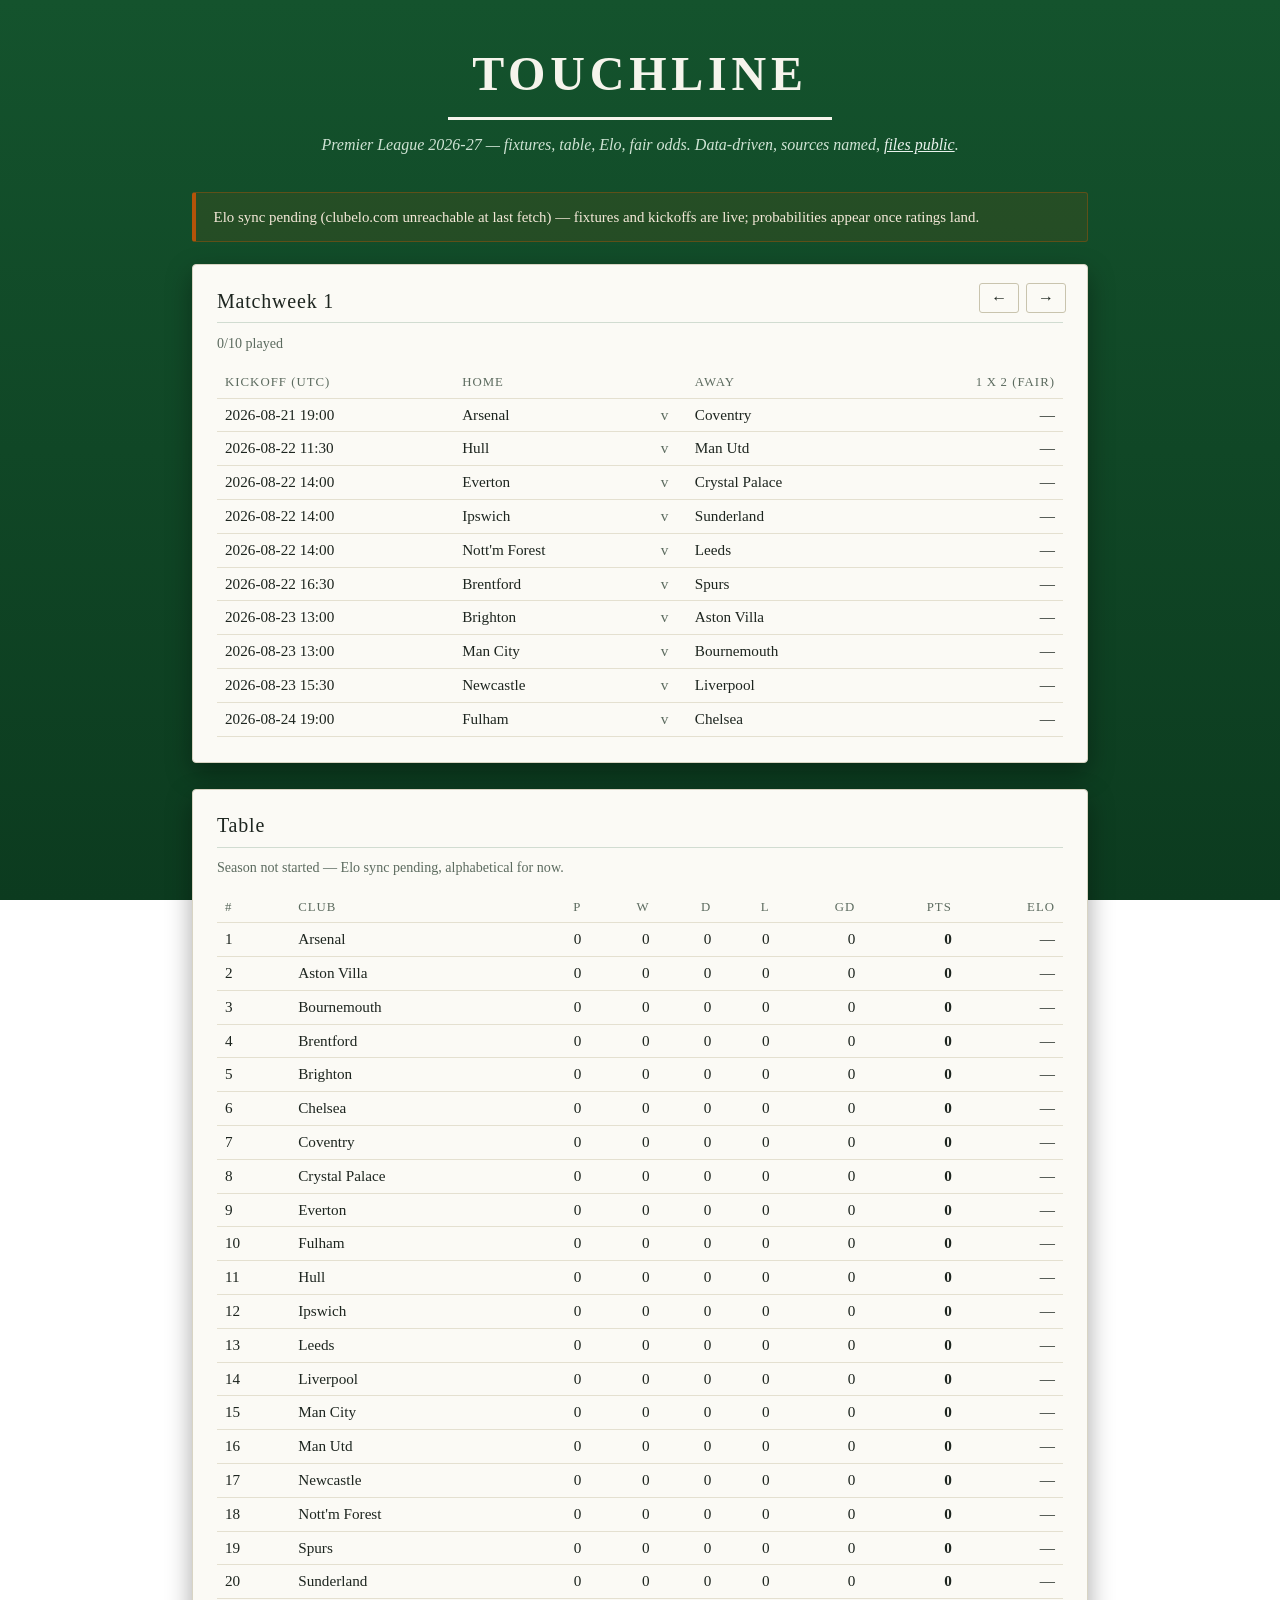
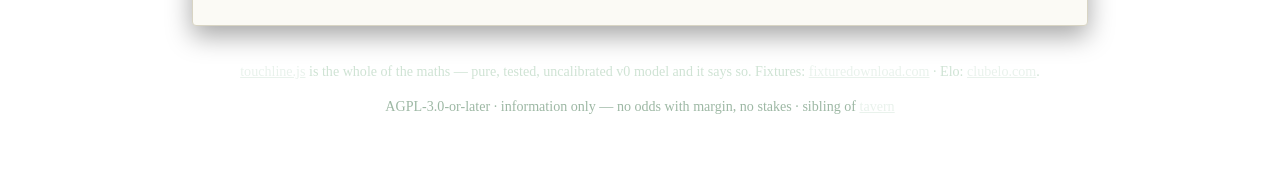
==== index.html @ 0e4bda0f "Touchline: schema, data pipeline, and the information site Layer order is the design: JSON-LD schema" ====
<!doctype html>
<meta charset="utf-8">
<meta name="viewport" content="width=device-width, initial-scale=1">
<title>Touchline — Premier League 2026-27, by the numbers</title>
<link rel="stylesheet" href="style.css">

<header>
  <h1>Touchline</h1>
  <p class="sub">Premier League 2026-27 — fixtures, table, Elo, fair odds.
    Data-driven, sources named, <a href="data/">files public</a>.</p>
</header>

<main>
  <section id="notice" class="notice hidden"></section>

  <section class="panel">
    <h2>Matchweek <span id="mw-num">1</span></h2>
    <p class="hint" id="mw-hint"></p>
    <div class="mw-nav">
      <button id="mw-prev">&larr;</button>
      <button id="mw-next">&rarr;</button>
    </div>
    <table id="fixtures-table">
      <thead>
        <tr><th>Kickoff (UTC)</th><th>Home</th><th></th><th>Away</th>
            <th class="num" title="fair probability home / draw / away">1&thinsp;X&thinsp;2 (fair)</th></tr>
      </thead>
      <tbody></tbody>
    </table>
  </section>

  <section class="panel">
    <h2>Table</h2>
    <p class="hint" id="table-hint">Computed from played fixtures; before kickoff it shows Elo order.</p>
    <table id="league-table">
      <thead>
        <tr><th>#</th><th>Club</th><th class="num">P</th><th class="num">W</th>
            <th class="num">D</th><th class="num">L</th><th class="num">GD</th>
            <th class="num">Pts</th><th class="num">Elo</th></tr>
      </thead>
      <tbody></tbody>
    </table>
  </section>
</main>

<footer>
  <p><a href="touchline.js">touchline.js</a> is the whole of the maths — pure,
    tested, uncalibrated v0 model and it says so.
    Fixtures: <a href="https://fixturedownload.com/">fixturedownload.com</a> ·
    Elo: <a href="http://clubelo.com/">clubelo.com</a>.</p>
  <p class="hint">AGPL-3.0-or-later · information only — no odds with margin,
    no stakes · sibling of
    <a href="https://github.com/melvincarvalho/tavern">tavern</a></p>
</footer>

<script type="module" src="app.js"></script>
---- style.css ----
/* Touchline — matchday programme on good paper. Green of the pitch, white of
   the touchline itself. Same plain, table-driven family as tideholm/tavern. */

:root {
  --pitch:      #14532d;
  --pitch-deep: #0c3b1f;
  --chalk:      #f6f4ec;
  --paper:      #fbfaf5;
  --ink:        #1d251f;
  --ink-soft:   #5c6b5f;
  --accent:     #b45309;
  --win:        #166534;
  --rule:       rgba(20, 83, 45, .18);
}

* { box-sizing: border-box; }

body {
  margin: 0;
  padding: 0 1rem 4rem;
  background: linear-gradient(var(--pitch) 0%, var(--pitch-deep) 100%) fixed;
  color: var(--ink);
  font-family: Georgia, 'Times New Roman', serif;
  line-height: 1.5;
  min-height: 100vh;
}

header, main, footer { max-width: 56rem; margin: 0 auto; }

header { text-align: center; padding: 2.4rem 0 1.2rem; }
header h1 {
  margin: 0;
  font-size: clamp(2rem, 6vw, 3rem);
  letter-spacing: .1em;
  color: var(--chalk);
  text-transform: uppercase;
  border-bottom: 3px solid var(--chalk);
  display: inline-block;
  padding: 0 1.5rem .4rem;
}
header .sub { color: #cfe3d4; font-style: italic; margin-top: .8rem; }
header .sub a { color: #e9f2ec; }

.hidden { display: none; }

.notice {
  background: rgba(180, 83, 9, .12);
  border: 1px solid rgba(180, 83, 9, .4);
  border-left: 4px solid var(--accent);
  color: #f4e8d8;
  padding: .8rem 1.1rem;
  border-radius: 3px;
  margin-bottom: 1.4rem;
  font-size: .93rem;
}

.panel {
  background: var(--paper);
  border: 1px solid #d8d4c3;
  border-radius: 4px;
  box-shadow: 0 10px 26px rgba(0, 0, 0, .35);
  padding: 1.3rem 1.5rem 1.6rem;
  margin: 0 0 1.6rem;
  position: relative;
}

.panel h2 {
  margin: 0 0 .6rem;
  font-size: 1.25rem;
  font-weight: normal;
  letter-spacing: .04em;
  border-bottom: 1px solid var(--rule);
  padding-bottom: .4rem;
}

.hint { color: var(--ink-soft); font-size: .88rem; margin: .3rem 0 .9rem; }

.mw-nav { position: absolute; top: 1.1rem; right: 1.3rem; display: flex; gap: .4rem; }
.mw-nav button {
  font: inherit; cursor: pointer;
  background: var(--paper); color: var(--ink);
  border: 1px solid #c9c4ae; border-radius: 3px;
  padding: .15rem .7rem;
}
.mw-nav button:hover { background: #efece0; }

table { border-collapse: collapse; width: 100%; font-size: .95rem; }
th, td { text-align: left; padding: 5px 8px; border-bottom: 1px solid #e4e0d0; }
th { font-weight: normal; color: var(--ink-soft); font-size: .8rem;
     letter-spacing: .08em; text-transform: uppercase; }
td.num, th.num { text-align: right; font-variant-numeric: tabular-nums; }
td.vs { color: var(--ink-soft); text-align: center; }
td.won { color: var(--win); font-weight: bold; }

footer { text-align: center; margin-top: 2.2rem; color: #cfe3d4; font-size: .88rem; }
footer a { color: #e9f2ec; }
footer .hint { color: #9db8a4; }

@media (max-width: 40rem) {
  th:first-child, td:first-child { display: none; } /* kickoff column folds on phones */
}
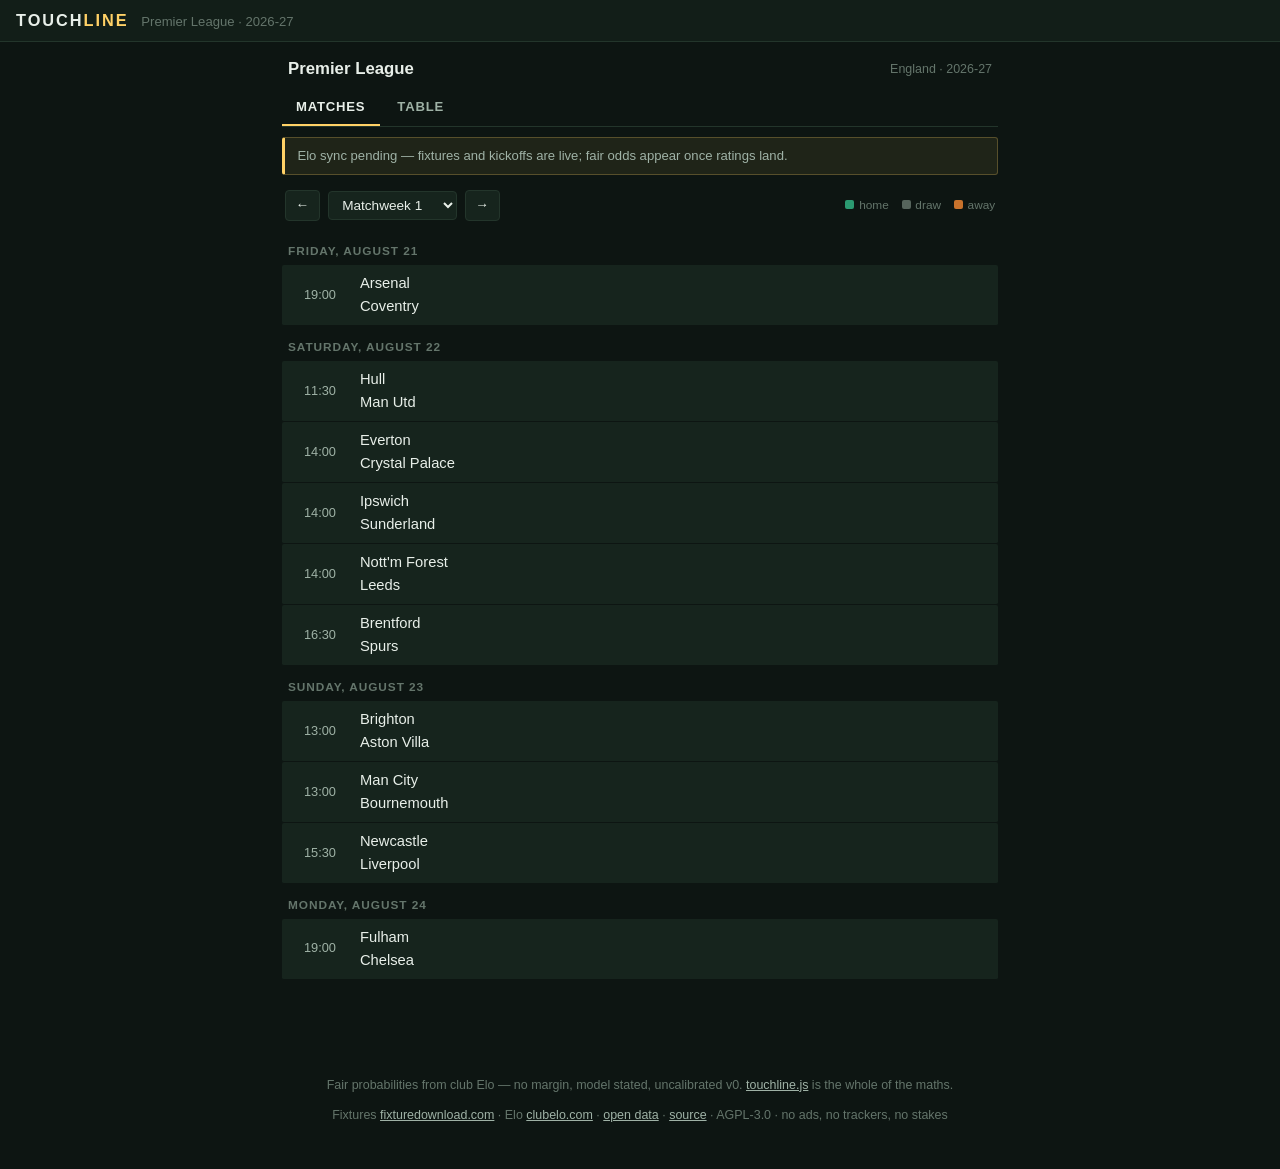
==== commit 4034bd8f: "Livescore redesign: dark, dense, score-forward The programme aesthetic gave way to the thing people " ====
--- a/index.html
+++ b/index.html
@@ -1,37 +1,74 @@
 <!doctype html>
+<html lang="en">
+<head>
 <meta charset="utf-8">
 <meta name="viewport" content="width=device-width, initial-scale=1">
-<title>Touchline — Premier League 2026-27, by the numbers</title>
+<title>Touchline — Premier League 2026-27 fixtures, scores &amp; fair odds</title>
+<meta name="description" content="Premier League 2026-27: every fixture, score, the table, club Elo and fair 1X2 probabilities. No ads, no trackers, data files public.">
+<meta property="og:title" content="Touchline — Premier League 2026-27">
+<meta property="og:description" content="Fixtures, scores, the table, and fair odds — fast, open data, no ads.">
+<meta property="og:type" content="website">
+<meta property="og:url" content="https://melvincarvalho.github.io/touchline/">
+<meta name="theme-color" content="#0d1512">
+<link rel="icon" href="data:image/svg+xml,<svg xmlns='http://www.w3.org/2000/svg' viewBox='0 0 100 100'><text y='.9em' font-size='90'>⚽</text></svg>">
 <link rel="stylesheet" href="style.css">
+</head>
+<body>
 
-<header>
-  <h1>Touchline</h1>
-  <p class="sub">Premier League 2026-27 — fixtures, table, Elo, fair odds.
-    Data-driven, sources named, <a href="data/">files public</a>.</p>
-</header>
+<div class="topbar">
+  <a class="brand" href="#">Touch<span>line</span></a>
+  <span class="season">Premier League · 2026-27</span>
+</div>
 
 <main>
+  <div class="league-head">
+    <h1>Premier League</h1>
+    <span class="sub" id="head-sub">England · 2026-27</span>
+  </div>
+
+  <nav class="tabs">
+    <a href="#" id="tab-matches" class="active">Matches</a>
+    <a href="#table" id="tab-table">Table</a>
+  </nav>
+
   <section id="notice" class="notice hidden"></section>
 
-  <section class="panel">
-    <h2>Matchweek <span id="mw-num">1</span></h2>
-    <p class="hint" id="mw-hint"></p>
-    <div class="mw-nav">
-      <button id="mw-prev">&larr;</button>
-      <button id="mw-next">&rarr;</button>
-    </div>
-    <table id="fixtures-table">
+  <nav id="crumbs" class="crumbs hidden"><a href="#">&larr; matches</a></nav>
+
+  <section id="view-match" class="panel hidden">
+    <h2 id="match-title"></h2>
+    <p class="hint" id="match-meta"></p>
+    <div id="match-body"></div>
+  </section>
+
+  <section id="view-team" class="panel hidden">
+    <h2 id="team-title"></h2>
+    <p class="hint" id="team-meta"></p>
+    <table id="team-fixtures">
       <thead>
-        <tr><th>Kickoff (UTC)</th><th>Home</th><th></th><th>Away</th>
-            <th class="num" title="fair probability home / draw / away">1&thinsp;X&thinsp;2 (fair)</th></tr>
+        <tr><th>Date</th><th class="num">MW</th><th>Fixture</th><th class="num">Result / fair 1X2</th></tr>
       </thead>
       <tbody></tbody>
     </table>
   </section>
 
-  <section class="panel">
-    <h2>Table</h2>
-    <p class="hint" id="table-hint">Computed from played fixtures; before kickoff it shows Elo order.</p>
+  <div id="view-home">
+    <div class="mw-bar">
+      <button id="mw-prev" aria-label="previous matchweek">&larr;</button>
+      <select id="mw-select" aria-label="matchweek"></select>
+      <button id="mw-next" aria-label="next matchweek">&rarr;</button>
+      <span class="spacer"></span>
+      <span class="legend" title="fair 1X2 probability, no margin">
+        <span class="l-home"><i></i>home</span>
+        <span class="l-draw"><i></i>draw</span>
+        <span class="l-away"><i></i>away</span>
+      </span>
+    </div>
+    <div id="match-list"></div>
+  </div>
+
+  <div id="view-table" class="hidden">
+    <p class="hint" id="table-hint"></p>
     <table id="league-table">
       <thead>
         <tr><th>#</th><th>Club</th><th class="num">P</th><th class="num">W</th>
@@ -40,17 +77,19 @@
       </thead>
       <tbody></tbody>
     </table>
-  </section>
+  </div>
 </main>
 
 <footer>
-  <p><a href="touchline.js">touchline.js</a> is the whole of the maths — pure,
-    tested, uncalibrated v0 model and it says so.
-    Fixtures: <a href="https://fixturedownload.com/">fixturedownload.com</a> ·
-    Elo: <a href="http://clubelo.com/">clubelo.com</a>.</p>
-  <p class="hint">AGPL-3.0-or-later · information only — no odds with margin,
-    no stakes · sibling of
-    <a href="https://github.com/melvincarvalho/tavern">tavern</a></p>
+  <p>Fair probabilities from club Elo — no margin, model stated, uncalibrated v0.
+    <a href="touchline.js">touchline.js</a> is the whole of the maths.</p>
+  <p>Fixtures <a href="https://fixturedownload.com/">fixturedownload.com</a> ·
+    Elo <a href="http://clubelo.com/">clubelo.com</a> ·
+    <a href="data/fixtures.json">open data</a> ·
+    <a href="https://github.com/melvincarvalho/touchline">source</a> ·
+    AGPL-3.0 · no ads, no trackers, no stakes</p>
 </footer>
 
 <script type="module" src="app.js"></script>
+</body>
+</html>
--- a/style.css
+++ b/style.css
@@ -1,101 +1,177 @@
-/* Touchline — matchday programme on good paper. Green of the pitch, white of
-   the touchline itself. Same plain, table-driven family as tideholm/tavern. */
+/* Touchline — livescore-dense, dark-first. Rows you scan, not panels you read.
+   Diverging 1X2 palette validated (dataviz six checks) against the surface:
+   home #2b9a71 · draw neutral · away #c8722c, fixed order + labels + 2px gaps
+   as secondary encoding. */
 
 :root {
-  --pitch:      #14532d;
-  --pitch-deep: #0c3b1f;
-  --chalk:      #f6f4ec;
-  --paper:      #fbfaf5;
-  --ink:        #1d251f;
-  --ink-soft:   #5c6b5f;
-  --accent:     #b45309;
-  --win:        #166534;
-  --rule:       rgba(20, 83, 45, .18);
+  --surface:     #0d1512;
+  --surface-2:   #121e18;
+  --row:         #16241d;
+  --row-hover:   #1d2f26;
+  --line:        #23352b;
+  --ink:         #e8efe9;
+  --ink-2:       #9fb2a6;
+  --ink-3:       #64756b;
+  --accent:      #ffd166;
+  --home:        #2b9a71;
+  --draw:        #56645c;
+  --away:        #c8722c;
+  --live:        #e4574f;
 }
 
 * { box-sizing: border-box; }
 
+html { color-scheme: dark; }
+
 body {
   margin: 0;
-  padding: 0 1rem 4rem;
-  background: linear-gradient(var(--pitch) 0%, var(--pitch-deep) 100%) fixed;
+  background: var(--surface);
   color: var(--ink);
-  font-family: Georgia, 'Times New Roman', serif;
-  line-height: 1.5;
+  font: 14px/1.45 -apple-system, BlinkMacSystemFont, 'Segoe UI', Roboto, Helvetica, Arial, sans-serif;
   min-height: 100vh;
 }
 
-header, main, footer { max-width: 56rem; margin: 0 auto; }
+a { color: var(--accent); }
 
-header { text-align: center; padding: 2.4rem 0 1.2rem; }
-header h1 {
-  margin: 0;
-  font-size: clamp(2rem, 6vw, 3rem);
-  letter-spacing: .1em;
-  color: var(--chalk);
-  text-transform: uppercase;
-  border-bottom: 3px solid var(--chalk);
-  display: inline-block;
-  padding: 0 1.5rem .4rem;
+/* ---------- chrome ---------- */
+
+.topbar {
+  background: var(--surface-2);
+  border-bottom: 1px solid var(--line);
+  padding: .55rem 1rem;
+  display: flex; align-items: baseline; gap: .8rem;
+  position: sticky; top: 0; z-index: 10;
 }
-header .sub { color: #cfe3d4; font-style: italic; margin-top: .8rem; }
-header .sub a { color: #e9f2ec; }
+.topbar .brand {
+  font-weight: 800; letter-spacing: .12em; font-size: 1.02rem;
+  color: var(--ink); text-decoration: none; text-transform: uppercase;
+}
+.topbar .brand span { color: var(--accent); }
+.topbar .season { color: var(--ink-3); font-size: .82rem; }
 
-.hidden { display: none; }
+main { max-width: 46rem; margin: 0 auto; padding: 0 .6rem 4rem; }
+
+.league-head {
+  display: flex; align-items: center; justify-content: space-between;
+  padding: .9rem .4rem .5rem;
+}
+.league-head h1 { margin: 0; font-size: 1.05rem; font-weight: 700; }
+.league-head .sub { color: var(--ink-3); font-size: .78rem; }
+
+.tabs { display: flex; gap: .2rem; border-bottom: 1px solid var(--line); margin-bottom: .6rem; }
+.tabs a {
+  color: var(--ink-2); text-decoration: none; font-size: .82rem; font-weight: 600;
+  letter-spacing: .06em; text-transform: uppercase;
+  padding: .5rem .9rem; border-bottom: 2px solid transparent;
+}
+.tabs a.active { color: var(--ink); border-bottom-color: var(--accent); }
+.tabs a:hover { color: var(--ink); }
 
 .notice {
-  background: rgba(180, 83, 9, .12);
-  border: 1px solid rgba(180, 83, 9, .4);
-  border-left: 4px solid var(--accent);
-  color: #f4e8d8;
-  padding: .8rem 1.1rem;
-  border-radius: 3px;
-  margin-bottom: 1.4rem;
-  font-size: .93rem;
+  background: rgba(255, 209, 102, .08);
+  border: 1px solid rgba(255, 209, 102, .25);
+  border-left: 3px solid var(--accent);
+  color: var(--ink-2);
+  padding: .55rem .8rem; border-radius: 3px;
+  margin: .6rem 0; font-size: .82rem;
+}
+.hidden { display: none !important; }
+
+/* ---------- matchweek controls ---------- */
+
+.mw-bar {
+  display: flex; align-items: center; gap: .5rem;
+  padding: .3rem .2rem .6rem;
+}
+.mw-bar button, .mw-bar select {
+  font: inherit; font-size: .85rem;
+  background: var(--row); color: var(--ink);
+  border: 1px solid var(--line); border-radius: 4px;
+  padding: .3rem .6rem; cursor: pointer;
+}
+.mw-bar button:hover, .mw-bar select:hover { background: var(--row-hover); }
+.mw-bar .spacer { flex: 1; }
+.legend { display: flex; gap: .8rem; align-items: center; color: var(--ink-3); font-size: .74rem; }
+.legend i { display: inline-block; width: 9px; height: 9px; border-radius: 2px; margin-right: .3rem; }
+.legend .l-home i { background: var(--home); }
+.legend .l-draw i { background: var(--draw); }
+.legend .l-away i { background: var(--away); }
+
+/* ---------- match rows ---------- */
+
+.day-head {
+  color: var(--ink-3); font-size: .74rem; font-weight: 600;
+  letter-spacing: .08em; text-transform: uppercase;
+  padding: .8rem .4rem .3rem;
 }
 
-.panel {
-  background: var(--paper);
-  border: 1px solid #d8d4c3;
-  border-radius: 4px;
-  box-shadow: 0 10px 26px rgba(0, 0, 0, .35);
-  padding: 1.3rem 1.5rem 1.6rem;
-  margin: 0 0 1.6rem;
-  position: relative;
+.match {
+  display: grid;
+  grid-template-columns: 3.4rem 1fr auto;
+  gap: 0 .8rem; align-items: center;
+  background: var(--row);
+  border-bottom: 1px solid var(--surface);
+  padding: .45rem .7rem;
+  cursor: pointer;
+  border-radius: 2px;
 }
+.match:hover { background: var(--row-hover); }
 
-.panel h2 {
-  margin: 0 0 .6rem;
-  font-size: 1.25rem;
-  font-weight: normal;
-  letter-spacing: .04em;
-  border-bottom: 1px solid var(--rule);
-  padding-bottom: .4rem;
+.match .when { color: var(--ink-2); font-size: .8rem; text-align: center; }
+.match .when .ft { color: var(--ink-3); font-weight: 700; font-size: .74rem; }
+
+.match .sides { min-width: 0; }
+.match .side {
+  display: flex; justify-content: space-between; gap: .6rem;
+  font-size: .92rem; line-height: 1.55;
+  white-space: nowrap; overflow: hidden; text-overflow: ellipsis;
 }
+.match .side .goals { font-variant-numeric: tabular-nums; color: var(--ink-2); min-width: 1.1em; text-align: right; }
+.match .side.winner, .match .side.winner .goals { color: var(--ink); font-weight: 700; }
 
-.hint { color: var(--ink-soft); font-size: .88rem; margin: .3rem 0 .9rem; }
+.match .odds { text-align: right; }
 
-.mw-nav { position: absolute; top: 1.1rem; right: 1.3rem; display: flex; gap: .4rem; }
-.mw-nav button {
-  font: inherit; cursor: pointer;
-  background: var(--paper); color: var(--ink);
-  border: 1px solid #c9c4ae; border-radius: 3px;
-  padding: .15rem .7rem;
+/* the 1X2 bar: fixed order home-draw-away, 2px surface gaps, labels beside */
+.probbar {
+  display: flex; gap: 2px; width: 120px; height: 6px;
+  border-radius: 3px; overflow: hidden; margin: .25rem 0 .2rem;
 }
-.mw-nav button:hover { background: #efece0; }
+.probbar .h { background: var(--home); }
+.probbar .x { background: var(--draw); }
+.probbar .a { background: var(--away); }
+.probnums { color: var(--ink-3); font-size: .72rem; font-variant-numeric: tabular-nums; }
+.probnums b { color: var(--ink-2); font-weight: 600; }
 
-table { border-collapse: collapse; width: 100%; font-size: .95rem; }
-th, td { text-align: left; padding: 5px 8px; border-bottom: 1px solid #e4e0d0; }
-th { font-weight: normal; color: var(--ink-soft); font-size: .8rem;
-     letter-spacing: .08em; text-transform: uppercase; }
+/* ---------- tables (league, team) ---------- */
+
+table { border-collapse: collapse; width: 100%; font-size: .88rem; }
+th, td { text-align: left; padding: 6px 8px; border-bottom: 1px solid var(--line); }
+th { color: var(--ink-3); font-size: .72rem; letter-spacing: .08em;
+     text-transform: uppercase; font-weight: 600; }
 td.num, th.num { text-align: right; font-variant-numeric: tabular-nums; }
-td.vs { color: var(--ink-soft); text-align: center; }
-td.won { color: var(--win); font-weight: bold; }
+tr.clickable { cursor: pointer; }
+tr.clickable:hover td { background: var(--row-hover); }
+td.pts { font-weight: 700; }
+tr.zone-cl td:first-child { box-shadow: inset 3px 0 0 var(--home); }
+tr.zone-rel td:first-child { box-shadow: inset 3px 0 0 var(--live); }
 
-footer { text-align: center; margin-top: 2.2rem; color: #cfe3d4; font-size: .88rem; }
-footer a { color: #e9f2ec; }
-footer .hint { color: #9db8a4; }
+.panel { background: var(--surface-2); border: 1px solid var(--line);
+         border-radius: 6px; padding: .9rem 1rem 1.1rem; margin: .6rem 0; }
+.panel h2 { margin: 0 0 .5rem; font-size: 1rem; }
+.hint { color: var(--ink-3); font-size: .8rem; margin: .3rem 0 .7rem; }
 
-@media (max-width: 40rem) {
-  th:first-child, td:first-child { display: none; } /* kickoff column folds on phones */
+.crumbs { margin: .6rem 0 0; }
+.crumbs a { color: var(--ink-2); text-decoration: none; font-size: .82rem; }
+.crumbs a:hover { color: var(--ink); }
+
+.score { font-size: 1.9rem; text-align: center; margin: .6rem 0;
+         font-variant-numeric: tabular-nums; font-weight: 800; }
+
+footer { max-width: 46rem; margin: 2rem auto 0; padding: 0 .6rem 2rem;
+         color: var(--ink-3); font-size: .78rem; text-align: center; }
+footer a { color: var(--ink-2); }
+
+@media (max-width: 30rem) {
+  .probbar { width: 84px; }
+  .match { grid-template-columns: 2.9rem 1fr auto; }
 }
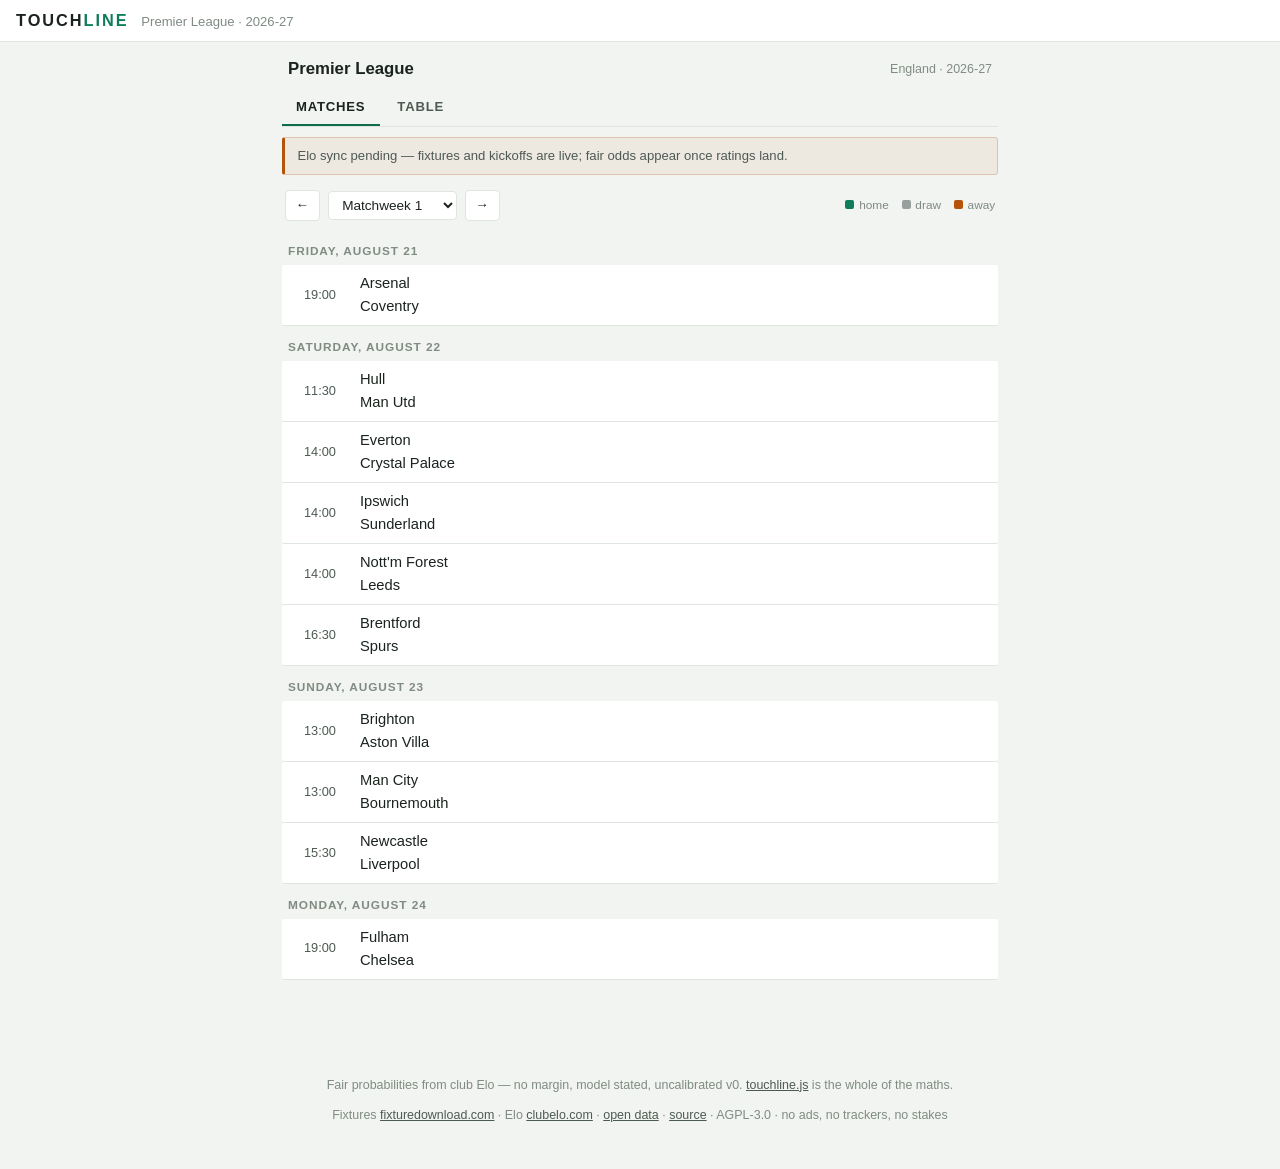
==== commit bdb49e98: "Light theme: same livescore density, light chrome Poles revalidated against the light surface (home " ====
--- a/index.html
+++ b/index.html
@@ -9,7 +9,7 @@
 <meta property="og:description" content="Fixtures, scores, the table, and fair odds — fast, open data, no ads.">
 <meta property="og:type" content="website">
 <meta property="og:url" content="https://melvincarvalho.github.io/touchline/">
-<meta name="theme-color" content="#0d1512">
+<meta name="theme-color" content="#ffffff">
 <link rel="icon" href="data:image/svg+xml,<svg xmlns='http://www.w3.org/2000/svg' viewBox='0 0 100 100'><text y='.9em' font-size='90'>⚽</text></svg>">
 <link rel="stylesheet" href="style.css">
 </head>
--- a/style.css
+++ b/style.css
@@ -1,27 +1,27 @@
-/* Touchline — livescore-dense, dark-first. Rows you scan, not panels you read.
-   Diverging 1X2 palette validated (dataviz six checks) against the surface:
-   home #2b9a71 · draw neutral · away #c8722c, fixed order + labels + 2px gaps
-   as secondary encoding. */
+/* Touchline — livescore-dense, light. Rows you scan, not panels you read.
+   Diverging 1X2 palette validated (dataviz six checks) against the light
+   surface: home #0f7d5c · draw neutral · away #b45309 (CVD dE 9.0 protan,
+   all checks pass), fixed order + labels + 2px gaps as secondary encoding. */
 
 :root {
-  --surface:     #0d1512;
-  --surface-2:   #121e18;
-  --row:         #16241d;
-  --row-hover:   #1d2f26;
-  --line:        #23352b;
-  --ink:         #e8efe9;
-  --ink-2:       #9fb2a6;
-  --ink-3:       #64756b;
-  --accent:      #ffd166;
-  --home:        #2b9a71;
-  --draw:        #56645c;
-  --away:        #c8722c;
-  --live:        #e4574f;
+  --surface:     #f2f4f1;
+  --surface-2:   #ffffff;
+  --row:         #ffffff;
+  --row-hover:   #eaf0ea;
+  --line:        #dfe5df;
+  --ink:         #1b231e;
+  --ink-2:       #4d5a52;
+  --ink-3:       #7f8b83;
+  --accent:      #0f6a4e;
+  --home:        #0f7d5c;
+  --draw:        #97a09c;
+  --away:        #b45309;
+  --live:        #b3261e;
 }
 
 * { box-sizing: border-box; }
 
-html { color-scheme: dark; }
+html { color-scheme: light; }
 
 body {
   margin: 0;
@@ -46,7 +46,7 @@
   font-weight: 800; letter-spacing: .12em; font-size: 1.02rem;
   color: var(--ink); text-decoration: none; text-transform: uppercase;
 }
-.topbar .brand span { color: var(--accent); }
+.topbar .brand span { color: var(--home); }
 .topbar .season { color: var(--ink-3); font-size: .82rem; }
 
 main { max-width: 46rem; margin: 0 auto; padding: 0 .6rem 4rem; }
@@ -68,9 +68,9 @@
 .tabs a:hover { color: var(--ink); }
 
 .notice {
-  background: rgba(255, 209, 102, .08);
-  border: 1px solid rgba(255, 209, 102, .25);
-  border-left: 3px solid var(--accent);
+  background: rgba(180, 83, 9, .07);
+  border: 1px solid rgba(180, 83, 9, .25);
+  border-left: 3px solid var(--away);
   color: var(--ink-2);
   padding: .55rem .8rem; border-radius: 3px;
   margin: .6rem 0; font-size: .82rem;
@@ -110,7 +110,7 @@
   grid-template-columns: 3.4rem 1fr auto;
   gap: 0 .8rem; align-items: center;
   background: var(--row);
-  border-bottom: 1px solid var(--surface);
+  border-bottom: 1px solid var(--line);
   padding: .45rem .7rem;
   cursor: pointer;
   border-radius: 2px;
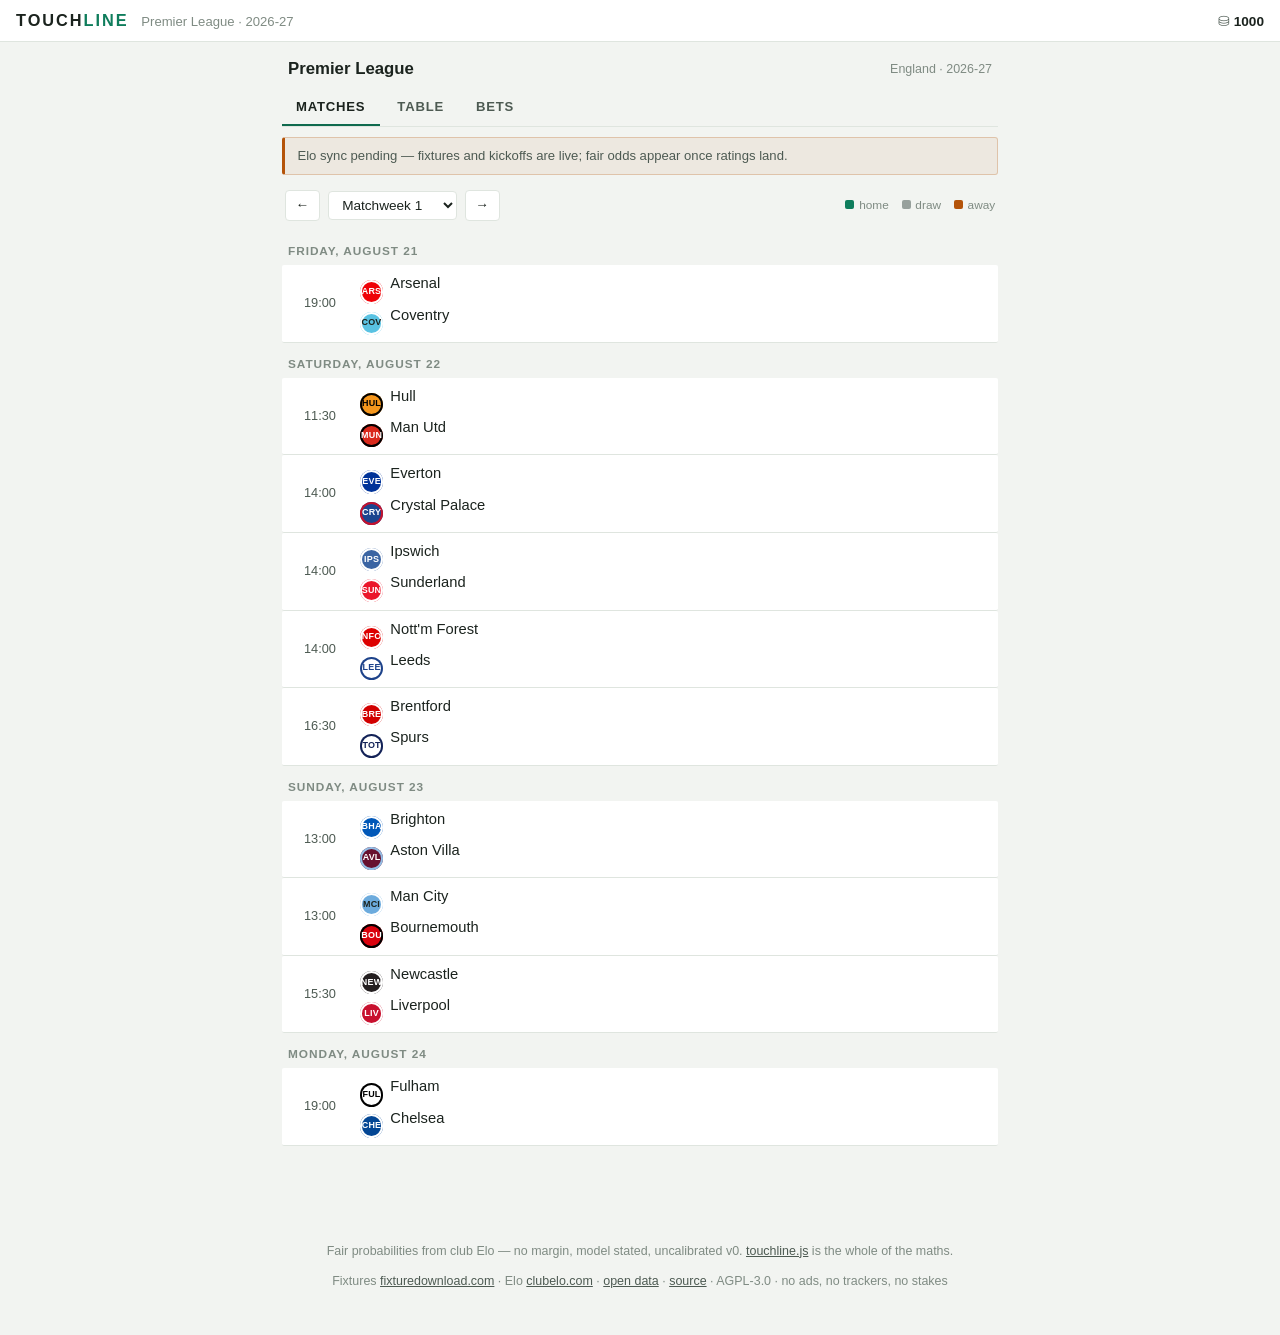
==== commit c061f7df: "The wager embryo: paper 1X2 against the named oracle (wager.js) One market, paper credits, and the w" ====
--- a/index.html
+++ b/index.html
@@ -18,6 +18,8 @@
 <div class="topbar">
   <a class="brand" href="#">Touch<span>line</span></a>
   <span class="season">Premier League · 2026-27</span>
+  <span class="spacer" style="flex:1"></span>
+  <span class="balance" id="balance-chip" title="paper credits — play money, local to this browser">⛁ <b id="balance-n">—</b></span>
 </div>
 
 <main>
@@ -29,6 +31,7 @@
   <nav class="tabs">
     <a href="#" id="tab-matches" class="active">Matches</a>
     <a href="#table" id="tab-table">Table</a>
+    <a href="#bets" id="tab-bets">Bets <span id="bets-badge" class="badge hidden"></span></a>
   </nav>
 
   <section id="notice" class="notice hidden"></section>
@@ -67,6 +70,18 @@
     <div id="match-list"></div>
   </div>
 
+  <div id="view-bets" class="hidden">
+    <p class="hint">Paper credits, local to this browser. Priced at fair × 0.95 — the 5% is the
+      house margin, stated here so it never has to be found. Settlement is the named oracle's
+      word and nothing else.</p>
+    <div class="mw-bar">
+      <button id="settle-all">Settle open bets</button>
+      <span class="spacer"></span>
+      <span class="hint" id="bets-summary"></span>
+    </div>
+    <div id="bets-list"></div>
+  </div>
+
   <div id="view-table" class="hidden">
     <p class="hint" id="table-hint"></p>
     <table id="league-table">
--- a/style.css
+++ b/style.css
@@ -164,8 +164,132 @@
 .crumbs a { color: var(--ink-2); text-decoration: none; font-size: .82rem; }
 .crumbs a:hover { color: var(--ink); }
 
-.score { font-size: 1.9rem; text-align: center; margin: .6rem 0;
+.score { font-size: 1.9rem; text-align: center; margin: .2rem 0 0;
          font-variant-numeric: tabular-nums; font-weight: 800; }
+
+/* ---------- roundels (kit colours + code — not the crest) ---------- */
+
+.roundel {
+  display: inline-grid; place-items: center;
+  width: 1.45rem; height: 1.45rem; border-radius: 50%;
+  font-size: .56rem; font-weight: 800; letter-spacing: .02em;
+  vertical-align: -0.35rem; margin-right: .45rem;
+  user-select: none;
+}
+.roundel.big {
+  width: 2.6rem; height: 2.6rem; font-size: .8rem;
+  display: grid; margin: 0 0 .35rem;
+}
+.hero-side.right .roundel.big { margin-left: auto; }
+td .roundel { width: 1.25rem; height: 1.25rem; font-size: .5rem; margin-right: .4rem; vertical-align: -0.3rem; }
+
+/* ---------- match centre ---------- */
+
+.hero {
+  display: grid; grid-template-columns: 1fr auto 1fr;
+  gap: 1rem; align-items: start;
+  padding: .6rem 0 1rem; border-bottom: 1px solid var(--line);
+  margin-bottom: .9rem;
+}
+.hero-side { min-width: 0; }
+.hero-side.right { text-align: right; }
+.hero-side.right .form { justify-content: flex-end; }
+.hero-team {
+  font-size: 1.15rem; font-weight: 700; color: var(--ink);
+  text-decoration: none;
+}
+.hero-team:hover { color: var(--accent); }
+.hero-centre { text-align: center; min-width: 5.5rem; padding-top: .1rem; }
+.ko-time { font-size: 1.5rem; font-weight: 700; font-variant-numeric: tabular-nums; }
+
+.form { display: flex; gap: .25rem; margin-top: .35rem; }
+.chip {
+  display: inline-grid; place-items: center;
+  width: 1.35rem; height: 1.35rem; border-radius: 3px;
+  font-size: .72rem; font-weight: 700; text-decoration: none; color: #fff;
+}
+.chip.w { background: var(--home); }
+.chip.d { background: var(--draw); }
+.chip.l { background: var(--live); }
+
+.bigbar-wrap { margin: .4rem 0 1rem; }
+.bigbar {
+  display: flex; gap: 2px; height: 10px;
+  border-radius: 5px; overflow: hidden;
+}
+.bigbar .h { background: var(--home); }
+.bigbar .x { background: var(--draw); }
+.bigbar .a { background: var(--away); }
+.bigbar-nums {
+  display: flex; justify-content: space-between;
+  color: var(--ink-3); font-size: .78rem; margin-top: .3rem;
+  font-variant-numeric: tabular-nums;
+}
+.bigbar-nums b { color: var(--ink-2); }
+
+table.facts { max-width: 30rem; margin: 0 auto; }
+table.facts td { border-bottom: 1px solid var(--line); padding: 5px 10px; }
+table.facts td.fact {
+  text-align: center; color: var(--ink-3); font-size: .78rem;
+  letter-spacing: .04em; text-transform: uppercase;
+}
+table.facts td.num { width: 6rem; font-weight: 600; }
+
+.meeting { padding: .35rem .2rem; font-size: .88rem; border-bottom: 1px solid var(--line); }
+.meeting a { color: var(--ink-2); text-decoration: none; }
+.meeting a:hover { color: var(--ink); }
+.meeting.here span { color: var(--ink); font-weight: 600; }
+
+.doc-provenance {
+  margin-top: 1rem; padding: .6rem .8rem;
+  background: var(--surface); border: 1px dashed var(--line); border-radius: 4px;
+  color: var(--ink-3); font-size: .78rem; line-height: 1.6;
+}
+.doc-provenance code { color: var(--ink-2); }
+.doc-provenance a { color: var(--accent); overflow-wrap: anywhere; }
+
+/* ---------- wager embryo ---------- */
+
+.balance { font-size: .85rem; color: var(--ink-2); }
+.balance b { color: var(--ink); font-variant-numeric: tabular-nums; }
+
+.badge {
+  display: inline-grid; place-items: center; min-width: 1.1rem; height: 1.1rem;
+  border-radius: .55rem; background: var(--away); color: #fff;
+  font-size: .68rem; padding: 0 .25rem; vertical-align: 1px;
+}
+
+.bet-panel {
+  display: flex; align-items: center; gap: .5rem; flex-wrap: wrap;
+  margin-top: .9rem; padding: .6rem .7rem;
+  background: var(--surface); border: 1px solid var(--line); border-radius: 4px;
+}
+.bet-stake { width: 4.5rem; font: inherit; padding: .25rem .4rem;
+  border: 1px solid var(--line); border-radius: 3px; }
+.bet-btn {
+  font: inherit; font-size: .82rem; cursor: pointer;
+  display: inline-flex; gap: .45rem; align-items: baseline;
+  background: var(--row); color: var(--ink);
+  border: 1px solid var(--line); border-radius: 4px; padding: .3rem .7rem;
+}
+.bet-btn b { font-variant-numeric: tabular-nums; }
+.bet-btn:hover { border-color: var(--accent); }
+.bet-msg { min-width: 8rem; }
+
+.ticket {
+  display: grid; grid-template-columns: 3.6rem 1fr auto 3.5rem;
+  gap: .8rem; align-items: center;
+  background: var(--row); border-bottom: 1px solid var(--line);
+  padding: .45rem .7rem; font-size: .88rem;
+}
+.t-status { font-size: .7rem; font-weight: 700; text-transform: uppercase;
+  letter-spacing: .06em; color: var(--ink-3); }
+.ticket.won .t-status { color: var(--home); }
+.ticket.lost .t-status { color: var(--live); }
+.t-terms { font-variant-numeric: tabular-nums; color: var(--ink-2); }
+.t-ret { text-align: right; font-variant-numeric: tabular-nums; font-weight: 700; }
+.ticket.won .t-ret { color: var(--home); }
+.ticket.lost .t-ret { color: var(--live); }
 
 footer { max-width: 46rem; margin: 2rem auto 0; padding: 0 .6rem 2rem;
          color: var(--ink-3); font-size: .78rem; text-align: center; }
